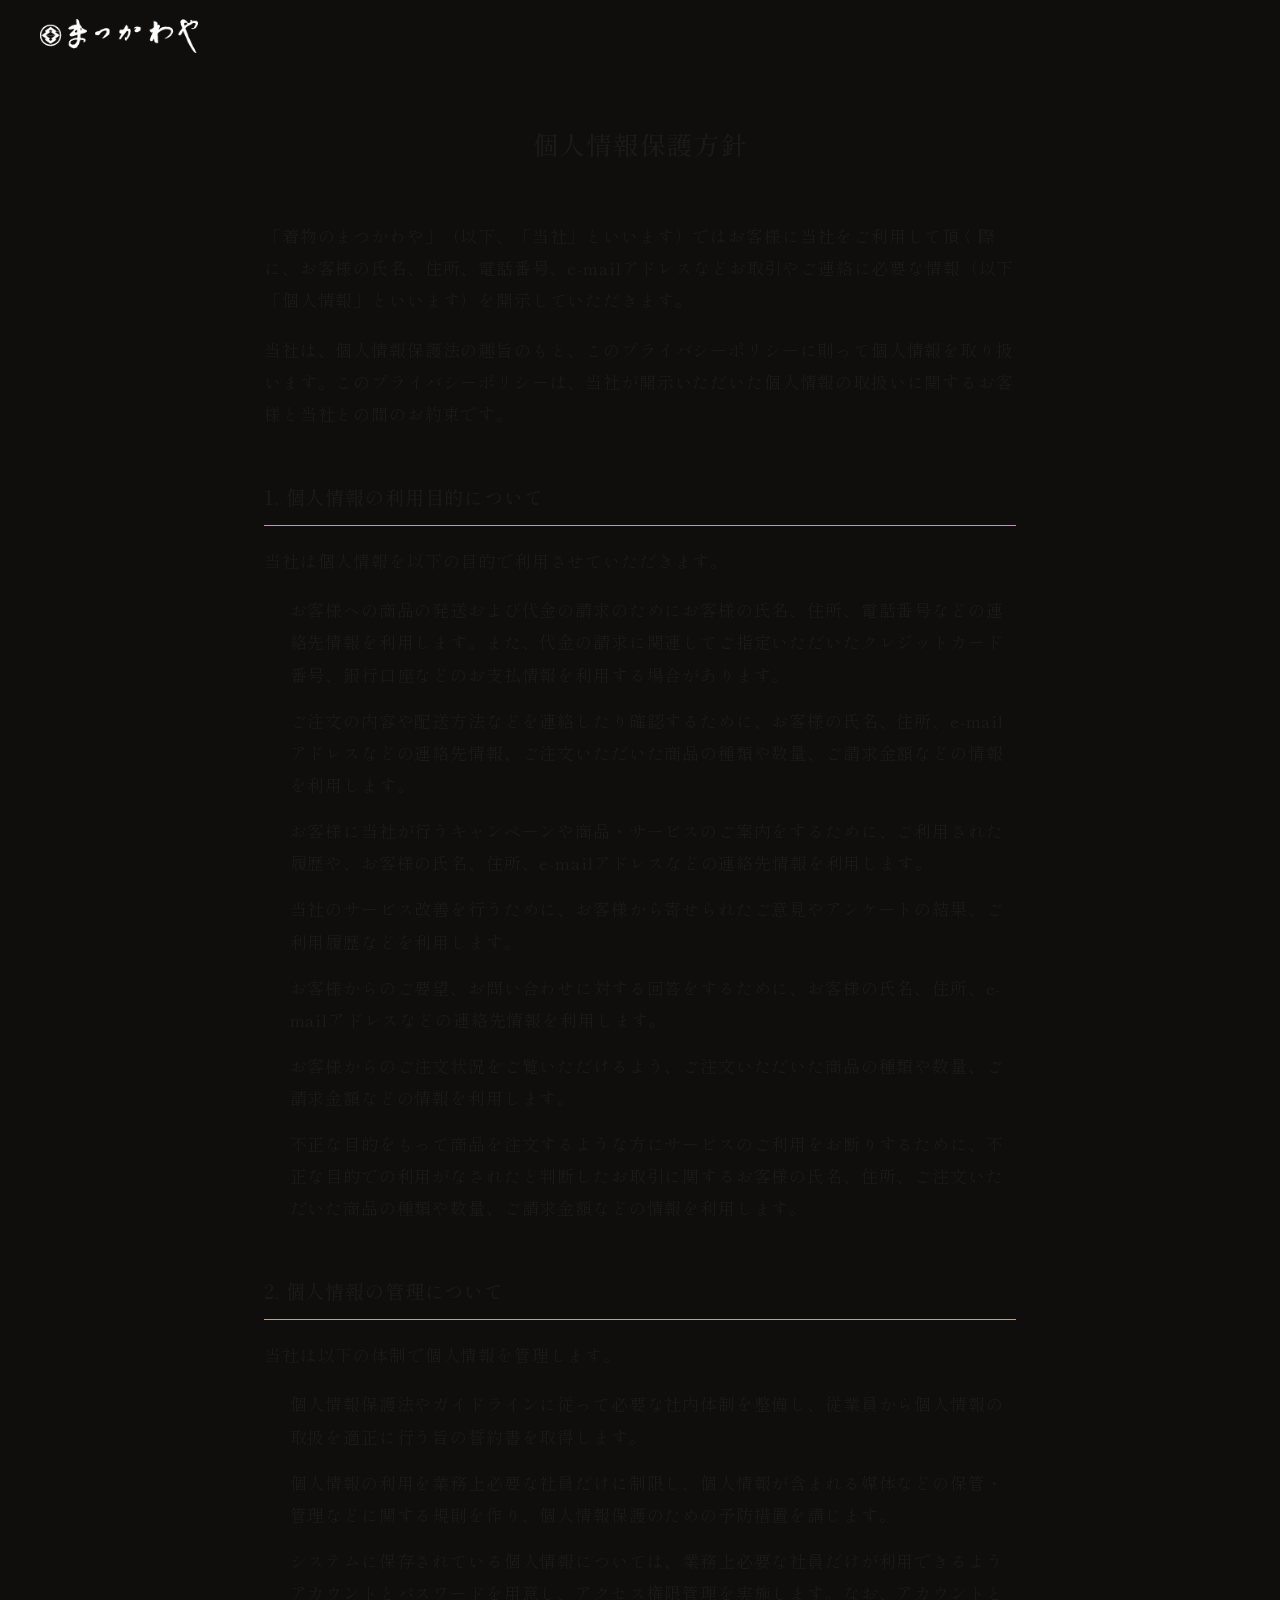
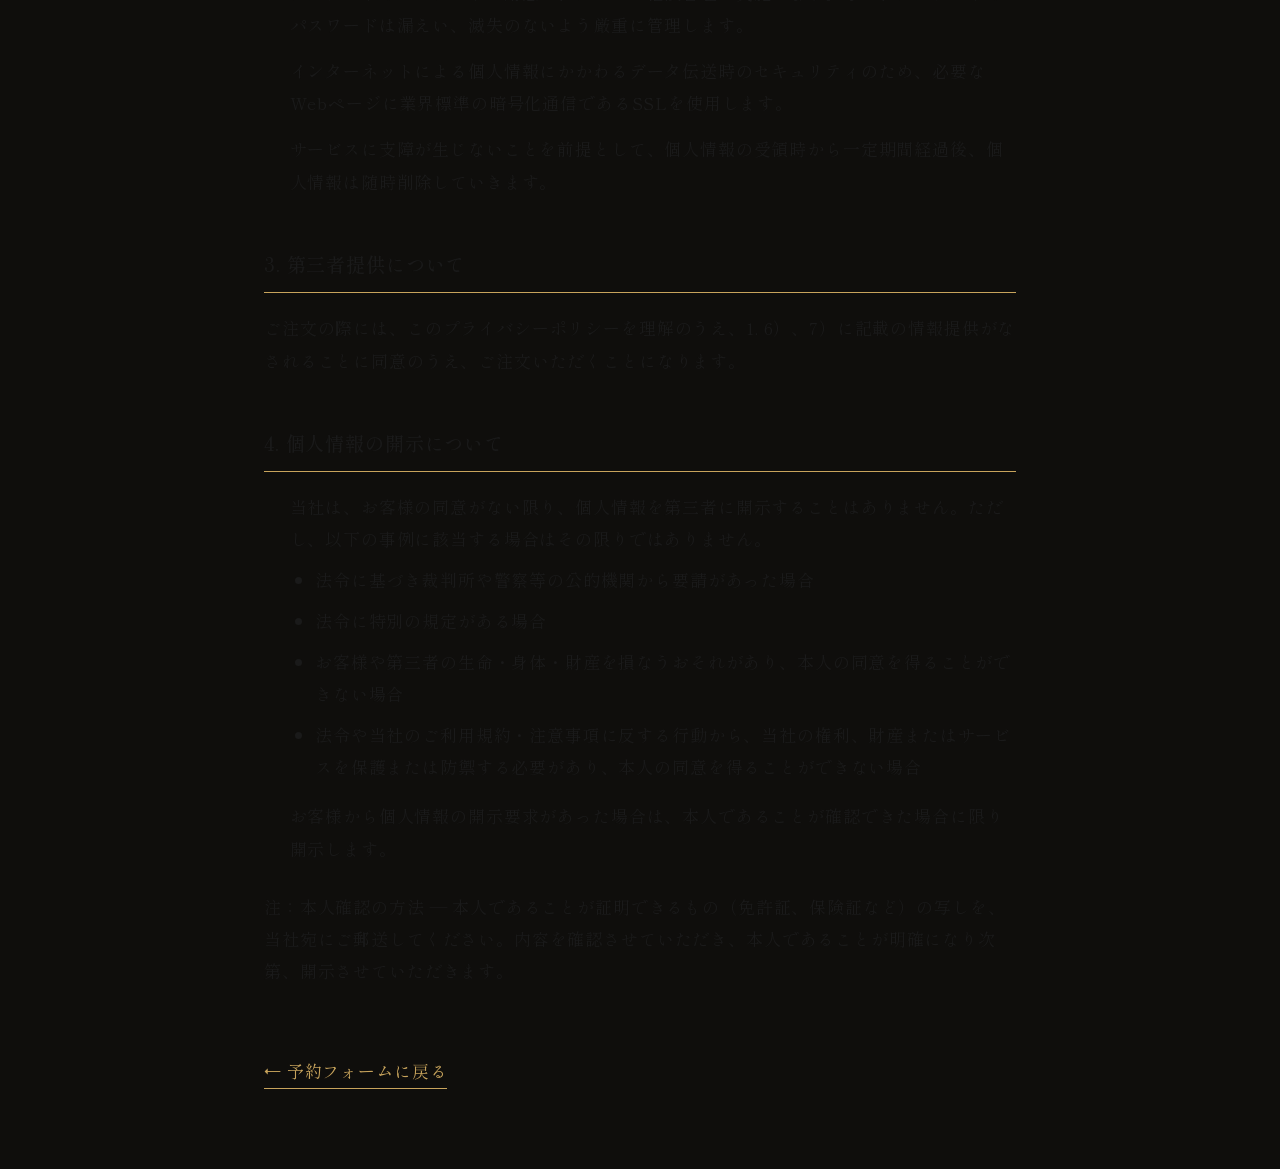
==== privacy.html @ e77e2526 "feat: 個人情報保護方針ページを追加 - privacy.html を新規作成（matukawaya.com のポリシーを元に） - 予約フォームの同意リンクを privacy.html に変更 " ====
<!DOCTYPE html>
<html lang="ja">
<head>
<meta charset="UTF-8">
<meta name="viewport" content="width=device-width, initial-scale=1.0">
<title>個人情報保護方針 ｜ 御福まつかわや</title>
<link rel="preconnect" href="https://fonts.googleapis.com">
<link rel="preconnect" href="https://fonts.gstatic.com" crossorigin>
<link href="https://fonts.googleapis.com/css2?family=Noto+Sans+JP:wght@400;500&family=Shippori+Mincho:wght@400;500&display=swap" rel="stylesheet">
<link rel="stylesheet" href="assets/css/style.css">
<style>
.privacy-page {
  max-width: 800px;
  margin: 0 auto;
  padding: 120px 24px 80px;
  color: #1a1a1a;
  line-height: 1.9;
}
.privacy-page h1 {
  font-family: 'Shippori Mincho', serif;
  font-size: 1.6rem;
  font-weight: 500;
  margin-bottom: 2em;
  text-align: center;
}
.privacy-page h2 {
  font-family: 'Shippori Mincho', serif;
  font-size: 1.2rem;
  font-weight: 500;
  margin-top: 2.5em;
  margin-bottom: 1em;
  padding-bottom: 0.5em;
  border-bottom: 1px solid #c8a45c;
}
.privacy-page p {
  margin-bottom: 1em;
}
.privacy-page ol {
  padding-left: 1.5em;
  margin-bottom: 1.5em;
}
.privacy-page ol li {
  margin-bottom: 0.8em;
}
.privacy-page ul {
  padding-left: 1.5em;
  margin-top: 0.5em;
  margin-bottom: 1em;
  list-style: disc;
}
.privacy-page ul li {
  margin-bottom: 0.5em;
}
.privacy-page .back-link {
  display: inline-block;
  margin-top: 3em;
  color: #c8a45c;
  text-decoration: none;
  border-bottom: 1px solid currentColor;
}
.privacy-page .back-link:hover {
  opacity: 0.7;
}
</style>
</head>
<body>

<header class="site-header">
  <div class="site-header__inner">
    <a href="index.html" class="site-header__logo"><img src="assets/img/header_logo.png" alt="御福 まつかわや" class="site-header__logo-img"></a>
  </div>
</header>

<div class="privacy-page">
  <h1>個人情報保護方針</h1>

  <p>「着物のまつかわや」（以下、「当社」といいます）ではお客様に当社をご利用して頂く際に、お客様の氏名、住所、電話番号、e-mailアドレスなどお取引やご連絡に必要な情報（以下「個人情報」といいます）を開示していただきます。</p>

  <p>当社は、個人情報保護法の趣旨のもと、このプライバシーポリシーに則って個人情報を取り扱います。このプライバシーポリシーは、当社が開示いただいた個人情報の取扱いに関するお客様と当社との間のお約束です。</p>

  <h2>1. 個人情報の利用目的について</h2>
  <p>当社は個人情報を以下の目的で利用させていただきます。</p>
  <ol>
    <li>お客様への商品の発送および代金の請求のためにお客様の氏名、住所、電話番号などの連絡先情報を利用します。また、代金の請求に関連してご指定いただいたクレジットカード番号、銀行口座などのお支払情報を利用する場合があります。</li>
    <li>ご注文の内容や配送方法などを連絡したり確認するために、お客様の氏名、住所、e-mailアドレスなどの連絡先情報、ご注文いただいた商品の種類や数量、ご請求金額などの情報を利用します。</li>
    <li>お客様に当社が行うキャンペーンや商品・サービスのご案内をするために、ご利用された履歴や、お客様の氏名、住所、e-mailアドレスなどの連絡先情報を利用します。</li>
    <li>当社のサービス改善を行うために、お客様から寄せられたご意見やアンケートの結果、ご利用履歴などを利用します。</li>
    <li>お客様からのご要望、お問い合わせに対する回答をするために、お客様の氏名、住所、e-mailアドレスなどの連絡先情報を利用します。</li>
    <li>お客様からのご注文状況をご覧いただけるよう、ご注文いただいた商品の種類や数量、ご請求金額などの情報を利用します。</li>
    <li>不正な目的をもって商品を注文するような方にサービスのご利用をお断りするために、不正な目的での利用がなされたと判断したお取引に関するお客様の氏名、住所、ご注文いただいた商品の種類や数量、ご請求金額などの情報を利用します。</li>
  </ol>

  <h2>2. 個人情報の管理について</h2>
  <p>当社は以下の体制で個人情報を管理します。</p>
  <ol>
    <li>個人情報保護法やガイドラインに従って必要な社内体制を整備し、従業員から個人情報の取扱を適正に行う旨の誓約書を取得します。</li>
    <li>個人情報の利用を業務上必要な社員だけに制限し、個人情報が含まれる媒体などの保管・管理などに関する規則を作り、個人情報保護のための予防措置を講じます。</li>
    <li>システムに保存されている個人情報については、業務上必要な社員だけが利用できるようアカウントとパスワードを用意し、アクセス権限管理を実施します。なお、アカウントとパスワードは漏えい、滅失のないよう厳重に管理します。</li>
    <li>インターネットによる個人情報にかかわるデータ伝送時のセキュリティのため、必要なWebページに業界標準の暗号化通信であるSSLを使用します。</li>
    <li>サービスに支障が生じないことを前提として、個人情報の受領時から一定期間経過後、個人情報は随時削除していきます。</li>
  </ol>

  <h2>3. 第三者提供について</h2>
  <p>ご注文の際には、このプライバシーポリシーを理解のうえ、1. 6）、7）に記載の情報提供がなされることに同意のうえ、ご注文いただくことになります。</p>

  <h2>4. 個人情報の開示について</h2>
  <ol>
    <li>当社は、お客様の同意がない限り、個人情報を第三者に開示することはありません。ただし、以下の事例に該当する場合はその限りではありません。
      <ul>
        <li>法令に基づき裁判所や警察等の公的機関から要請があった場合</li>
        <li>法令に特別の規定がある場合</li>
        <li>お客様や第三者の生命・身体・財産を損なうおそれがあり、本人の同意を得ることができない場合</li>
        <li>法令や当社のご利用規約・注意事項に反する行動から、当社の権利、財産またはサービスを保護または防禦する必要があり、本人の同意を得ることができない場合</li>
      </ul>
    </li>
    <li>お客様から個人情報の開示要求があった場合は、本人であることが確認できた場合に限り開示します。</li>
  </ol>
  <p>注：本人確認の方法 — 本人であることが証明できるもの（免許証、保険証など）の写しを、当社宛にご郵送してください。内容を確認させていただき、本人であることが明確になり次第、開示させていただきます。</p>

  <a href="index.html#section-10" class="back-link">← 予約フォームに戻る</a>
</div>

<script src="assets/js/main.js"></script>
</body>
</html>
---- assets/css/style.css ----
/* ============================================================
   まつかわや呉服祭 LP - style.css
   老舗呉服店 着物展示会ランディングページ
   ============================================================ */

/* ------------------------------------------------------------
   0. CSS Custom Properties
   ------------------------------------------------------------ */
:root {
  /* Colors */
  --color-bg: #0F0E0C;
  --color-bg-alt: #1A1815;
  --color-paper: #F5F1E8;
  --color-paper-warm: #EBE5D6;
  --color-text-light: #E8E2D2;
  --color-text-mute: #A89E8B;
  --color-text-dark: #1F1C16;
  --color-text-dark-mute: #6B6356;
  --color-accent: #8B1A1A;
  --color-accent-hover: #A02020;
  --color-gold: #B8956A;
  --color-border-dark: #2D2A24;
  --color-border-light: #D8D2C2;
  --color-indigo: #1B3958;

  /* Typography */
  --font-mincho: "Shippori Mincho", "Noto Serif JP", "游明朝", "Yu Mincho", "ヒラギノ明朝 ProN", serif;
  --font-serif-en: "Cormorant Garamond", "Playfair Display", Georgia, serif;
  --font-gothic: "Noto Sans JP", "游ゴシック", "Yu Gothic", "ヒラギノ角ゴ ProN", sans-serif;

  /* Spacing */
  --section-padding-y: 80px;
  --container-max: 1200px;
  --text-max: 640px;

  /* Header */
  --header-h: 56px;
}

@media (min-width: 1024px) {
  :root {
    --section-padding-y: 160px;
    --header-h: 72px;
  }
}

/* ------------------------------------------------------------
   1. Reset & Base
   ------------------------------------------------------------ */
*,
*::before,
*::after {
  margin: 0;
  padding: 0;
  box-sizing: border-box;
}

html {
  scroll-behavior: smooth;
  scroll-padding-top: var(--header-h);
  -webkit-text-size-adjust: 100%;
}

body {
  font-family: var(--font-mincho);
  font-size: 15px;
  font-weight: 400;
  line-height: 1.9;
  letter-spacing: 0.05em;
  color: var(--color-text-light);
  background-color: var(--color-bg);
  -webkit-font-smoothing: antialiased;
  -moz-osx-font-smoothing: grayscale;
  overflow-x: hidden;
}

@media (min-width: 1024px) {
  body {
    font-size: 17px;
    line-height: 2.0;
  }
}

img {
  max-width: 100%;
  height: auto;
  display: block;
}

a {
  color: inherit;
  text-decoration: none;
}

ul, ol {
  list-style: none;
}

fieldset {
  border: none;
  padding: 0;
  margin: 0;
}

button,
input,
select,
textarea {
  font-family: inherit;
  font-size: inherit;
  color: inherit;
  border: none;
  background: none;
  outline: none;
}

/* ------------------------------------------------------------
   2. Utility / Shared Classes
   ------------------------------------------------------------ */
.container {
  width: 100%;
  max-width: var(--container-max);
  margin-inline: auto;
  padding-inline: 20px;
}

@media (min-width: 1024px) {
  .container {
    padding-inline: 40px;
  }
}

/* 英字小見出し */
.en-subtitle {
  display: block;
  font-family: var(--font-serif-en);
  font-size: 14px;
  font-weight: 400;
  font-style: italic;
  letter-spacing: 0.08em;
  color: var(--color-text-mute);
  margin-bottom: 16px;
}

.en-subtitle--gold {
  color: var(--color-gold);
}

@media (min-width: 1024px) {
  .en-subtitle {
    font-size: 16px;
  }
}

/* セクション見出し（h2共通） */
section h2 {
  font-family: var(--font-mincho);
  font-size: 28px;
  font-weight: 500;
  line-height: 1.4;
  letter-spacing: 0.12em;
  margin-bottom: 32px;
}

@media (min-width: 1024px) {
  section h2 {
    font-size: 48px;
    line-height: 1.5;
    margin-bottom: 48px;
  }
}

/* 本文 */
.body-text {
  font-family: var(--font-mincho);
  font-size: 15px;
  font-weight: 400;
  line-height: 1.9;
  letter-spacing: 0.05em;
  max-width: var(--text-max);
}

@media (min-width: 1024px) {
  .body-text {
    font-size: 17px;
    line-height: 2.0;
  }
}

/* CTAボタン */
.cta-button {
  display: inline-flex;
  align-items: center;
  justify-content: center;
  height: 56px;
  padding: 0 32px;
  background-color: var(--color-accent);
  color: var(--color-paper);
  font-family: var(--font-gothic);
  font-size: 15px;
  font-weight: 500;
  letter-spacing: 0.1em;
  border: none;
  cursor: pointer;
  transition: background-color 0.3s ease;
  text-decoration: none;
}

.cta-button:hover {
  background-color: var(--color-accent-hover);
}

.cta-button[disabled] {
  opacity: 0.4;
  cursor: not-allowed;
}

.cta-button[disabled]:hover {
  background-color: var(--color-accent);
}

@media (min-width: 1024px) {
  .cta-button {
    font-size: 16px;
  }
}

/* セクション末尾CTA */
.section-cta {
  text-align: center;
  margin-top: 56px;
}

@media (min-width: 1024px) {
  .section-cta {
    margin-top: 80px;
  }
}

/* ------------------------------------------------------------
   3. Fade-in Animation & Motion Effects
   ------------------------------------------------------------ */
.fade-in {
  opacity: 0;
  transform: translateY(30px);
  transition: opacity 900ms cubic-bezier(0.16, 1, 0.3, 1), transform 900ms cubic-bezier(0.16, 1, 0.3, 1);
}

.fade-in--visible {
  opacity: 1;
  transform: translateY(0);
}

/* 方向バリエーション */
.fade-in-left {
  opacity: 0;
  transform: translateX(-40px);
  transition: opacity 900ms cubic-bezier(0.16, 1, 0.3, 1), transform 900ms cubic-bezier(0.16, 1, 0.3, 1);
}

.fade-in-right {
  opacity: 0;
  transform: translateX(40px);
  transition: opacity 900ms cubic-bezier(0.16, 1, 0.3, 1), transform 900ms cubic-bezier(0.16, 1, 0.3, 1);
}

.fade-in-left--visible,
.fade-in-right--visible {
  opacity: 1;
  transform: translateX(0);
}

/* 画像リビール（カーテン効果） */
.reveal-image {
  position: relative;
  overflow: hidden;
}

.reveal-image::after {
  content: "";
  position: absolute;
  inset: 0;
  background-color: var(--color-bg);
  transform: scaleX(1);
  transform-origin: left;
  transition: transform 1.2s cubic-bezier(0.77, 0, 0.175, 1);
  z-index: 1;
}

.reveal-image--visible::after {
  transform: scaleX(0);
}

/* 画像リビール（生成りセクション用） */
.reveal-image--paper::after {
  background-color: var(--color-paper);
}

/* 画像ズームイン効果 */
.reveal-image img,
.reveal-image .split-image,
.reveal-image .three-card__image {
  transform: scale(1.12);
  transition: transform 1.6s cubic-bezier(0.16, 1, 0.3, 1) 0.4s;
}

.reveal-image--visible img,
.reveal-image--visible .split-image,
.reveal-image--visible .three-card__image {
  transform: scale(1);
}

/* 画像ホバーズーム */
.hover-zoom {
  overflow: hidden;
}

.hover-zoom img {
  transition: transform 0.6s cubic-bezier(0.16, 1, 0.3, 1);
}

.hover-zoom:hover img {
  transform: scale(1.05);
}

/* カウントアップ用 */
.count-up {
  display: inline-block;
}

/* ------------------------------------------------------------
   4. Accessibility
   ------------------------------------------------------------ */
:focus-visible {
  outline: 2px solid var(--color-accent);
  outline-offset: 2px;
}

.sr-only {
  position: absolute;
  width: 1px;
  height: 1px;
  padding: 0;
  margin: -1px;
  overflow: hidden;
  clip: rect(0, 0, 0, 0);
  white-space: nowrap;
  border: 0;
}

/* ------------------------------------------------------------
   5. Site Header
   ------------------------------------------------------------ */
.site-header {
  position: fixed;
  top: 0;
  left: 0;
  right: 0;
  z-index: 1000;
  height: var(--header-h);
  background-color: transparent;
  transition: background-color 0.3s ease;
}

.site-header--scrolled {
  background-color: rgba(15, 14, 12, 0.85);
  backdrop-filter: blur(8px);
  -webkit-backdrop-filter: blur(8px);
}

.site-header__inner {
  display: flex;
  align-items: center;
  justify-content: space-between;
  height: 100%;
  padding-inline: 20px;
}

@media (min-width: 1024px) {
  .site-header__inner {
    padding-inline: 40px;
  }
}

.site-header__logo {
  display: flex;
  align-items: center;
}

.site-header__logo-img {
  height: 28px;
  width: auto;
  filter: brightness(0) invert(1);
  transition: opacity 0.3s ease;
}

.site-header__logo:hover .site-header__logo-img {
  opacity: 0.8;
}

@media (min-width: 1024px) {
  .site-header__logo-img {
    height: 34px;
  }
}

.cta-button--header {
  height: 36px;
  padding: 0 20px;
  font-size: 13px;
}

@media (min-width: 1024px) {
  .cta-button--header {
    height: 40px;
    padding: 0 24px;
    font-size: 14px;
  }
}

/* モバイルで短いテキスト、デスクトップでフルテキスト */
.header-cta-short {
  display: inline;
}

.header-cta-full {
  display: none;
}

@media (min-width: 641px) {
  .header-cta-short {
    display: none;
  }

  .header-cta-full {
    display: inline;
  }
}

/* ------------------------------------------------------------
   6. Mobile Fixed CTA Bar
   ------------------------------------------------------------ */
.mobile-cta-bar {
  position: fixed;
  bottom: 0;
  left: 0;
  right: 0;
  z-index: 1000;
  padding: 12px 16px;
  padding-bottom: max(12px, env(safe-area-inset-bottom));
  background-color: rgba(15, 14, 12, 0.95);
  border-top: 1px solid var(--color-border-dark);
  transform: translateY(100%);
  transition: transform 0.3s ease;
}

.mobile-cta-bar--visible {
  transform: translateY(0);
}

.mobile-cta-bar .cta-button {
  width: 100%;
  height: 52px;
  font-size: 16px;
}

@media (min-width: 1024px) {
  .mobile-cta-bar {
    display: none;
  }
}

/* ------------------------------------------------------------
   7. SECTION 01 - First View (FV) with Logo Intro
   ------------------------------------------------------------ */
.section-fv {
  position: relative;
  width: 100%;
  height: 100svh;
  overflow: hidden;
}

@media (min-width: 1024px) {
  .section-fv {
    height: 100vh;
  }
}

/* --- ロゴイントロオーバーレイ --- */
.fv-intro {
  position: absolute;
  inset: 0;
  z-index: 10;
  display: flex;
  flex-direction: column;
  align-items: center;
  justify-content: center;
  gap: 24px;
  background-color: var(--color-bg);
  opacity: 1;
  transition: opacity 1.2s cubic-bezier(0.4, 0, 0.2, 1);
}

.fv-intro--fade-out {
  opacity: 0;
  pointer-events: none;
}

.fv-intro__logo {
  width: 160px;
  height: auto;
  opacity: 0;
  transform: scale(0.85);
  animation: logoReveal 1.6s cubic-bezier(0.16, 1, 0.3, 1) 0.4s forwards;
  filter: brightness(0) invert(1);
}

@media (min-width: 1024px) {
  .fv-intro__logo {
    width: 240px;
  }
}

/* ロゴ下のゴールドライン */
.fv-intro__line {
  width: 0;
  height: 1px;
  background: linear-gradient(90deg, transparent, var(--color-gold), transparent);
  animation: lineExpand 1s cubic-bezier(0.4, 0, 0.2, 1) 1.4s forwards;
}

.fv-intro__tagline {
  font-family: var(--font-mincho);
  font-size: 13px;
  font-weight: 400;
  letter-spacing: 0.3em;
  color: var(--color-text-mute);
  opacity: 0;
  animation: taglineReveal 1s cubic-bezier(0.4, 0, 0.2, 1) 1.8s forwards;
}

@media (min-width: 1024px) {
  .fv-intro__tagline {
    font-size: 15px;
  }
}

@keyframes logoReveal {
  0% { opacity: 0; transform: scale(0.85); }
  100% { opacity: 1; transform: scale(1); }
}

@keyframes lineExpand {
  0% { width: 0; }
  100% { width: 80px; }
}

@keyframes taglineReveal {
  0% { opacity: 0; transform: translateY(10px); }
  100% { opacity: 0.8; transform: translateY(0); }
}

/* --- 背景画像 --- */
.fv-bg {
  position: absolute;
  inset: 0;
  z-index: 0;
  width: 100%;
  height: 100%;
  object-fit: cover;
  transform: scale(1.08);
  opacity: 0;
  transition: opacity 1.6s cubic-bezier(0.4, 0, 0.2, 1), transform 12s cubic-bezier(0.16, 1, 0.3, 1);
}

.fv-bg--reveal {
  opacity: 1;
  transform: scale(1);
}

/* グラデーションオーバーレイ */
.fv-overlay {
  position: absolute;
  inset: 0;
  z-index: 1;
  background:
    linear-gradient(135deg, rgba(15, 14, 12, 0.7) 0%, transparent 50%),
    linear-gradient(to top, rgba(15, 14, 12, 0.95) 0%, rgba(15, 14, 12, 0.1) 45%, rgba(15, 14, 12, 0.5) 100%);
}

/* --- 左サイドの装飾ライン --- */
.fv-deco {
  position: absolute;
  left: 20px;
  top: 50%;
  transform: translateY(-50%);
  z-index: 2;
  display: flex;
  flex-direction: column;
  align-items: center;
  gap: 0;
}

.fv-deco__line {
  display: block;
  width: 1px;
  height: 80px;
  background: linear-gradient(to bottom, transparent, var(--color-gold));
}

.fv-deco__dot {
  display: block;
  width: 5px;
  height: 5px;
  border-radius: 50%;
  background-color: var(--color-gold);
  margin-top: 4px;
}

@media (min-width: 1024px) {
  .fv-deco {
    left: 40px;
  }

  .fv-deco__line {
    height: 120px;
  }
}

/* --- 右上の英字装飾 --- */
.fv-deco-text {
  position: absolute;
  top: calc(var(--header-h) + 20px);
  right: 20px;
  z-index: 2;
  font-family: var(--font-serif-en);
  font-size: 11px;
  font-weight: 300;
  font-style: italic;
  letter-spacing: 0.2em;
  color: var(--color-text-mute);
  opacity: 0.4;
  writing-mode: vertical-rl;
}

@media (min-width: 1024px) {
  .fv-deco-text {
    right: 40px;
    font-size: 12px;
  }
}

/* --- FVコンテンツ --- */
.fv-content {
  position: absolute;
  bottom: 80px;
  left: 20px;
  right: 20px;
  z-index: 2;
}

@media (min-width: 1024px) {
  .fv-content {
    bottom: 100px;
    left: 100px;
    right: auto;
    max-width: 750px;
  }
}

.fv-content .en-subtitle {
  margin-bottom: 20px;
  font-size: 13px;
  letter-spacing: 0.15em;
}

@media (min-width: 1024px) {
  .fv-content .en-subtitle {
    font-size: 15px;
  }
}

/* メイン見出し（2行に分割、スタガーアニメ対応） */
.fv-heading {
  font-family: var(--font-mincho);
  font-size: 36px;
  font-weight: 500;
  line-height: 1.25;
  letter-spacing: 0.12em;
  color: var(--color-text-light);
  margin: 0 0 16px;
}

.fv-heading__line {
  display: block;
  white-space: nowrap;
}

@media (min-width: 641px) {
  .fv-heading {
    font-size: 52px;
  }
}

@media (min-width: 1024px) {
  .fv-heading {
    font-size: 72px;
    margin-bottom: 20px;
    letter-spacing: 0.15em;
  }
}

@media (min-width: 1440px) {
  .fv-heading {
    font-size: 88px;
  }
}

/* 見出し下のゴールドライン */
.fv-heading-line {
  width: 60px;
  height: 1px;
  background: linear-gradient(90deg, var(--color-gold), transparent);
  margin-bottom: 20px;
}

@media (min-width: 1024px) {
  .fv-heading-line {
    width: 100px;
    margin-bottom: 24px;
  }
}

.fv-subheading {
  font-family: var(--font-mincho);
  font-size: 14px;
  font-weight: 400;
  letter-spacing: 0.15em;
  color: var(--color-paper-warm);
  margin-bottom: 8px;
}

@media (min-width: 1024px) {
  .fv-subheading {
    font-size: 18px;
    margin-bottom: 10px;
  }
}

/* 日時（大きく目立たせる） */
.fv-date {
  margin-bottom: 32px;
}

.fv-date__main {
  display: block;
  font-family: var(--font-serif-en);
  font-size: 18px;
  font-weight: 400;
  letter-spacing: 0.1em;
  color: var(--color-text-light);
  margin-bottom: 4px;
}

.fv-date__main small {
  font-size: 12px;
  font-style: italic;
  letter-spacing: 0.05em;
  color: var(--color-text-mute);
}

.fv-date__venue {
  display: block;
  font-family: var(--font-mincho);
  font-size: 12px;
  letter-spacing: 0.08em;
  color: var(--color-text-mute);
}

@media (min-width: 1024px) {
  .fv-date {
    margin-bottom: 40px;
  }

  .fv-date__main {
    font-size: 24px;
  }

  .fv-date__main small {
    font-size: 14px;
  }

  .fv-date__venue {
    font-size: 14px;
  }
}

/* FV用CTAボタン（ゴールド枠 + 透過） */
.cta-button--fv {
  background-color: transparent;
  border: 1px solid var(--color-gold);
  color: var(--color-gold);
  letter-spacing: 0.15em;
  transition: background-color 0.4s ease, color 0.4s ease, border-color 0.4s ease;
}

.cta-button--fv:hover {
  background-color: var(--color-gold);
  color: var(--color-bg);
  border-color: var(--color-gold);
}

/* --- FVアニメーション要素（イントロ後に順番に出現） --- */
.fv-anim {
  opacity: 0;
  transform: translateY(30px);
  transition: opacity 1s cubic-bezier(0.16, 1, 0.3, 1), transform 1s cubic-bezier(0.16, 1, 0.3, 1);
}

.fv-anim--visible {
  opacity: 1;
  transform: translateY(0);
}

/* 装飾要素は横からスライドイン */
.fv-deco.fv-anim {
  transform: translateY(40px);
  transition-duration: 1.2s;
}

.fv-deco-text.fv-anim {
  transform: translateY(-20px);
  transition-duration: 1.2s;
}

.fv-deco.fv-anim--visible,
.fv-deco-text.fv-anim--visible {
  transform: translateY(0);
}

/* スクロールインジケーター */
.fv-scroll-indicator {
  position: absolute;
  bottom: 20px;
  left: 50%;
  transform: translateX(-50%);
  z-index: 2;
  display: flex;
  flex-direction: column;
  align-items: center;
  gap: 8px;
  color: var(--color-text-mute);
  font-family: var(--font-serif-en);
  font-size: 11px;
  font-weight: 400;
  letter-spacing: 0.15em;
  text-transform: uppercase;
  transition: opacity 0.3s ease;
}

.fv-scroll-indicator::after {
  content: "";
  display: block;
  width: 1px;
  height: 40px;
  background-color: var(--color-text-mute);
  animation: scrollLine 1.8s ease-in-out infinite;
}

@keyframes scrollLine {
  0% { transform: scaleY(0); transform-origin: top; }
  50% { transform: scaleY(1); transform-origin: top; }
  50.1% { transform-origin: bottom; }
  100% { transform: scaleY(0); transform-origin: bottom; }
}

/* ------------------------------------------------------------
   8. SECTION 02 - イントロ
   ------------------------------------------------------------ */
.section-intro {
  background-color: var(--color-paper);
  color: var(--color-text-dark);
  padding: 100px 20px;
  text-align: center;
}

@media (min-width: 1024px) {
  .section-intro {
    padding: 200px 40px;
  }
}

.section-intro__inner {
  max-width: var(--container-max);
  margin-inline: auto;
}

.section-intro .en-subtitle {
  color: var(--color-text-dark-mute);
}

.section-intro h2 {
  color: var(--color-text-dark);
}

.intro-body {
  color: var(--color-text-dark);
  max-width: var(--text-max);
  margin-inline: auto;
  line-height: 2.0;
}

.intro-body + .intro-body {
  margin-top: 24px;
}

/* ------------------------------------------------------------
   9. SECTION 03 - THREE NAMES
   ------------------------------------------------------------ */
.section-three-names {
  background-color: var(--color-bg);
  padding: var(--section-padding-y) 20px;
  text-align: center;
}

@media (min-width: 1024px) {
  .section-three-names {
    padding-inline: 40px;
  }
}

.section-three-names__inner {
  max-width: var(--container-max);
  margin-inline: auto;
}

.three-cards {
  display: flex;
  flex-direction: column;
  gap: 64px;
  margin-top: 48px;
}

@media (min-width: 1024px) {
  .three-cards {
    flex-direction: row;
    gap: 40px;
  }
}

.three-card {
  flex: 1;
  text-align: center;
}

.three-card__image-wrap {
  margin-bottom: 24px;
}

.three-card__image {
  width: 100%;
  aspect-ratio: 3 / 4;
  object-fit: cover;
}

.three-card__number {
  font-family: var(--font-serif-en);
  font-size: 56px;
  font-weight: 300;
  line-height: 1;
  color: var(--color-accent);
  letter-spacing: 0.02em;
}

@media (min-width: 1024px) {
  .three-card__number {
    font-size: 120px;
  }
}

.three-card__unit {
  font-family: var(--font-serif-en);
  font-size: 13px;
  font-weight: 400;
  font-style: italic;
  letter-spacing: 0.1em;
  color: var(--color-text-mute);
  margin-left: 8px;
}

.three-card__name {
  font-family: var(--font-mincho);
  font-size: 20px;
  font-weight: 500;
  letter-spacing: 0.15em;
  color: var(--color-text-light);
  margin: 16px 0 12px;
}

@media (min-width: 1024px) {
  .three-card__name {
    font-size: 24px;
  }
}

.three-card__copy {
  font-size: 14px;
  line-height: 1.8;
  color: var(--color-text-mute);
}

/* ------------------------------------------------------------
   10. SECTION 04 & 05 - Split Layout（西原・竺仙共用）
   ------------------------------------------------------------ */

/* Split Layout */
.split-layout {
  display: flex;
  flex-direction: column;
  gap: 40px;
  max-width: var(--container-max);
  margin-inline: auto;
  padding-inline: 20px;
}

@media (min-width: 1024px) {
  .split-layout {
    flex-direction: row;
    align-items: center;
    gap: 60px;
    padding-inline: 40px;
  }
}

.split-layout__image {
  width: 100%;
  overflow: hidden;
}

.split-layout__image .split-image {
  width: 100%;
  height: auto;
  object-fit: cover;
}

@media (min-width: 1024px) {
  .split-layout__image {
    width: 55%;
    flex-shrink: 0;
  }
}

.split-layout__text {
  width: 100%;
}

.split-layout__text p {
  line-height: 1.9;
  margin-bottom: 16px;
}

.split-layout__text p:last-child {
  margin-bottom: 0;
}

@media (min-width: 1024px) {
  .split-layout__text {
    width: 45%;
  }
}

/* Reverse */
@media (min-width: 1024px) {
  .split-layout--reverse {
    flex-direction: row-reverse;
  }
}

/* 西原染匠 */
.section-nishihara {
  background-color: var(--color-bg);
  padding: var(--section-padding-y) 0;
}

.section-nishihara .split-layout__text h2 {
  padding-bottom: 24px;
  border-bottom: 1px solid var(--color-gold);
  margin-bottom: 24px;
}

/* 工程セクション */
.process-section {
  max-width: var(--container-max);
  margin-inline: auto;
  padding: 64px 20px 0;
}

@media (min-width: 1024px) {
  .process-section {
    padding: 80px 40px 0;
  }
}

.process-section__heading {
  font-family: var(--font-serif-en);
  font-size: 16px;
  font-weight: 400;
  font-style: italic;
  letter-spacing: 0.08em;
  color: var(--color-gold);
  margin-bottom: 24px;
}

@media (min-width: 1024px) {
  .process-section__heading {
    font-size: 18px;
    margin-bottom: 32px;
  }
}

/* 横スクロールギャラリー */
.process-gallery {
  display: flex;
  gap: 16px;
  overflow-x: auto;
  scroll-snap-type: x mandatory;
  -webkit-overflow-scrolling: touch;
  padding-bottom: 16px;
}

.process-gallery::-webkit-scrollbar {
  height: 4px;
}

.process-gallery::-webkit-scrollbar-track {
  background: var(--color-border-dark);
}

.process-gallery::-webkit-scrollbar-thumb {
  background: var(--color-gold);
  border-radius: 2px;
}

.process-card {
  flex: 0 0 220px;
  scroll-snap-align: start;
}

@media (min-width: 1024px) {
  .process-card {
    flex: 0 0 280px;
  }
}

.process-card img {
  width: 100%;
  aspect-ratio: 4 / 3;
  object-fit: cover;
}

.process-card figcaption {
  font-family: var(--font-gothic);
  font-size: 12px;
  color: var(--color-text-mute);
  margin-top: 8px;
  letter-spacing: 0.05em;
}

/* 竺仙 */
.section-chikusen {
  background-color: var(--color-bg);
  padding: var(--section-padding-y) 0;
}

.section-chikusen .split-layout__text h2 {
  padding-bottom: 24px;
  border-bottom: 1px solid var(--color-indigo);
  margin-bottom: 24px;
}

/* ディテールセクション */
.detail-section {
  max-width: var(--container-max);
  margin-inline: auto;
  padding: 64px 20px 0;
}

@media (min-width: 1024px) {
  .detail-section {
    padding: 80px 40px 0;
  }
}

.detail-section__heading {
  font-family: var(--font-serif-en);
  font-size: 16px;
  font-weight: 400;
  font-style: italic;
  letter-spacing: 0.08em;
  color: var(--color-text-mute);
  margin-bottom: 24px;
}

@media (min-width: 1024px) {
  .detail-section__heading {
    font-size: 18px;
    margin-bottom: 32px;
  }
}

/* 2x2 グリッドギャラリー */
.detail-grid {
  display: grid;
  grid-template-columns: 1fr 1fr;
  gap: 12px;
}

@media (min-width: 1024px) {
  .detail-grid {
    gap: 16px;
  }
}

.detail-grid img {
  width: 100%;
  aspect-ratio: 1 / 1;
  object-fit: cover;
}

/* ------------------------------------------------------------
   12. SECTION 06 - まつかわや200年
   ------------------------------------------------------------ */
.section-matukawaya {
  background-color: var(--color-paper);
  color: var(--color-text-dark);
  padding: var(--section-padding-y) 20px;
}

@media (min-width: 1024px) {
  .section-matukawaya {
    padding-inline: 40px;
  }
}

.section-matukawaya__inner {
  max-width: var(--container-max);
  margin-inline: auto;
}

.section-matukawaya .en-subtitle {
  color: var(--color-text-dark-mute);
}

.section-matukawaya h2 {
  color: var(--color-text-dark);
}

/* タイムライン */
.timeline {
  position: relative;
  margin-top: 48px;
  padding-left: 32px;
}

.timeline::before {
  content: "";
  position: absolute;
  left: 7px;
  top: 0;
  bottom: 0;
  width: 1px;
  background-color: var(--color-border-light);
}

.timeline-item {
  position: relative;
  padding-bottom: 40px;
}

.timeline-item:last-child {
  padding-bottom: 0;
}

.timeline-item::before {
  content: "";
  position: absolute;
  left: -32px;
  top: 6px;
  width: 15px;
  height: 15px;
  border-radius: 50%;
  border: 2px solid var(--color-accent);
  background-color: var(--color-paper);
  z-index: 1;
}

.timeline-year {
  display: block;
  font-family: var(--font-serif-en);
  font-size: 20px;
  font-weight: 500;
  color: var(--color-accent);
  letter-spacing: 0.05em;
  margin-bottom: 4px;
}

@media (min-width: 1024px) {
  .timeline-year {
    font-size: 24px;
  }

  .timeline {
    padding-left: 48px;
  }

  .timeline::before {
    left: 11px;
  }

  .timeline-item::before {
    left: -48px;
    top: 8px;
  }
}

.timeline-text {
  display: block;
  font-size: 14px;
  line-height: 1.8;
  color: var(--color-text-dark-mute);
}

@media (min-width: 1024px) {
  .timeline-text {
    font-size: 15px;
  }
}

/* 末尾コピー */
.matukawaya-closing {
  margin-top: 64px;
  max-width: var(--text-max);
}

.matukawaya-closing p {
  font-size: 18px;
  font-weight: 500;
  line-height: 1.8;
  letter-spacing: 0.1em;
  color: var(--color-text-dark);
}

@media (min-width: 1024px) {
  .matukawaya-closing p {
    font-size: 22px;
  }
}

.matukawaya-closing p + p {
  margin-top: 20px;
}

/* 八代目写真 */
.matukawaya-portrait {
  margin-top: 48px;
  max-width: 400px;
}

.matukawaya-portrait img {
  width: 100%;
  height: auto;
}

/* ------------------------------------------------------------
   13. SECTION 07 - 会場
   ------------------------------------------------------------ */
.section-venue {
  background-color: var(--color-bg);
  padding-bottom: var(--section-padding-y);
}

.venue-hero {
  position: relative;
  width: 100%;
  height: 50vh;
  overflow: hidden;
}

@media (min-width: 1024px) {
  .venue-hero {
    height: 80vh;
  }
}

.venue-hero__image {
  width: 100%;
  height: 120%;
  object-fit: cover;
  will-change: transform;
}

.venue-hero__overlay {
  position: absolute;
  inset: 0;
  z-index: 1;
  background: linear-gradient(
    to bottom,
    transparent 60%,
    rgba(15, 14, 12, 0.6) 100%
  );
}

.venue-hero__subtitle {
  position: absolute;
  top: 32px;
  left: 32px;
  z-index: 2;
  color: var(--color-text-light);
  margin-bottom: 0;
}

@media (min-width: 1024px) {
  .venue-hero__subtitle {
    top: 48px;
    left: 48px;
  }
}

/* 会場テキスト */
.venue-text {
  max-width: var(--container-max);
  margin-inline: auto;
  padding: 60px 20px 0;
}

@media (min-width: 1024px) {
  .venue-text {
    padding: 80px 40px 0;
  }
}

.venue-body p {
  line-height: 1.9;
  margin-bottom: 16px;
}

/* 会場情報 */
.venue-info {
  margin-top: 40px;
  padding-top: 24px;
  border-top: 1px solid var(--color-border-dark);
}

.venue-info dt {
  font-family: var(--font-gothic);
  font-size: 12px;
  font-weight: 500;
  letter-spacing: 0.08em;
  color: var(--color-text-mute);
  margin-bottom: 4px;
}

.venue-info dd {
  font-size: 14px;
  line-height: 1.8;
  color: var(--color-text-light);
  margin-bottom: 16px;
}

.venue-info dd:last-child {
  margin-bottom: 0;
}

/* ------------------------------------------------------------
   14. SECTION 08 - 見どころ
   ------------------------------------------------------------ */
.section-highlights {
  background-color: var(--color-bg);
  padding: var(--section-padding-y) 20px;
}

@media (min-width: 1024px) {
  .section-highlights {
    padding-inline: 40px;
  }
}

.section-highlights__inner {
  max-width: var(--container-max);
  margin-inline: auto;
}

.highlights-grid {
  display: grid;
  grid-template-columns: 1fr;
  gap: 32px;
  margin-top: 48px;
}

@media (min-width: 1024px) {
  .highlights-grid {
    grid-template-columns: 1fr 1fr;
    gap: 48px 40px;
  }
}

.highlight-card {
  padding: 40px 32px;
  border: 1px solid var(--color-border-dark);
  transition: border-color 0.5s ease, transform 0.5s ease, box-shadow 0.5s ease;
}

.highlight-card:hover {
  border-color: var(--color-gold);
  transform: translateY(-4px);
  box-shadow: 0 16px 48px rgba(0, 0, 0, 0.4);
}

.highlight-card__number {
  display: block;
  font-family: var(--font-serif-en);
  font-size: 48px;
  font-weight: 300;
  font-style: italic;
  line-height: 1;
  color: var(--color-gold);
  margin-bottom: 12px;
  opacity: 0.7;
}

@media (min-width: 1024px) {
  .highlight-card__number {
    font-size: 64px;
  }
}

.highlight-card__title {
  font-family: var(--font-mincho);
  font-size: 18px;
  font-weight: 500;
  letter-spacing: 0.1em;
  margin-bottom: 16px;
  padding-bottom: 16px;
  color: var(--color-text-light);
  border-bottom: 1px solid var(--color-gold);
  display: inline-block;
}

@media (min-width: 1024px) {
  .highlight-card__title {
    font-size: 22px;
  }
}

.highlight-card__copy {
  font-size: 14px;
  line-height: 1.9;
  color: var(--color-text-mute);
}

/* 背景画像付きカード */
.highlight-card--bg {
  position: relative;
  overflow: hidden;
  background-size: cover;
  background-position: center;
  border-color: rgba(184, 149, 106, 0.15);
  min-height: 280px;
  display: flex;
  align-items: flex-end;
  padding: 0;
}

.highlight-card--bg:hover {
  border-color: var(--color-gold);
}

/* ホバーで背景画像がゆっくりズーム */
.highlight-card--bg::before {
  content: "";
  position: absolute;
  inset: 0;
  background: inherit;
  background-size: cover;
  background-position: center;
  transition: transform 0.8s cubic-bezier(0.16, 1, 0.3, 1);
  z-index: 0;
}

.highlight-card--bg:hover::before {
  transform: scale(1.06);
}

.highlight-card__overlay {
  position: absolute;
  inset: 0;
  z-index: 1;
  background: linear-gradient(
    to top,
    rgba(15, 14, 12, 0.95) 0%,
    rgba(15, 14, 12, 0.65) 45%,
    rgba(15, 14, 12, 0.2) 100%
  );
  transition: background 0.5s ease;
}

.highlight-card--bg:hover .highlight-card__overlay {
  background: linear-gradient(
    to top,
    rgba(15, 14, 12, 0.9) 0%,
    rgba(15, 14, 12, 0.45) 45%,
    rgba(15, 14, 12, 0.1) 100%
  );
}

.highlight-card__content {
  position: relative;
  z-index: 2;
  padding: 40px 32px;
  width: 100%;
}

@media (min-width: 1024px) {
  .highlight-card--bg {
    min-height: 340px;
  }

  .highlight-card__content {
    padding: 48px 40px;
  }
}

/* ------------------------------------------------------------
   15. SECTION 09 - 開催概要
   ------------------------------------------------------------ */
.section-info {
  background-color: var(--color-paper);
  color: var(--color-text-dark);
  padding: var(--section-padding-y) 20px;
}

@media (min-width: 1024px) {
  .section-info {
    padding-inline: 40px;
  }
}

.section-info .en-subtitle {
  color: var(--color-text-dark-mute);
}

.section-info h2 {
  color: var(--color-text-dark);
}

.section-info__inner {
  max-width: var(--container-max);
  margin-inline: auto;
}

.section-info__content {
  display: flex;
  flex-direction: column;
  gap: 48px;
  margin-top: 16px;
}

@media (min-width: 1024px) {
  .section-info__content {
    flex-direction: row;
    gap: 60px;
  }
}

/* info-table as dl */
.info-table {
  flex: 1;
}

.info-table dt {
  font-family: var(--font-gothic);
  font-size: 13px;
  font-weight: 500;
  letter-spacing: 0.08em;
  color: var(--color-text-dark);
  padding-top: 16px;
}

.info-table dt:first-child {
  padding-top: 0;
}

.info-table dd {
  font-size: 14px;
  line-height: 1.8;
  color: var(--color-text-dark-mute);
  padding-bottom: 16px;
  border-bottom: 1px solid var(--color-border-light);
}

.info-table dd a {
  color: var(--color-accent);
}

@media (min-width: 1024px) {
  .info-table dt {
    font-size: 14px;
  }

  .info-table dd {
    font-size: 15px;
    padding-bottom: 20px;
  }
}

/* 地図 */
.info-map {
  flex: 1;
  min-height: 300px;
}

.info-map iframe {
  width: 100%;
  height: 100%;
  min-height: 300px;
  border: none;
  filter: grayscale(20%);
}

@media (min-width: 1024px) {
  .info-map {
    min-height: 400px;
  }
}

/* ------------------------------------------------------------
   16. SECTION 10 - 予約フォーム
   ------------------------------------------------------------ */
.section-form {
  background-color: var(--color-bg);
  padding: var(--section-padding-y) 20px;
}

@media (min-width: 1024px) {
  .section-form {
    padding-inline: 40px;
  }
}

.section-form__inner {
  max-width: var(--text-max);
  margin-inline: auto;
}

.form-lead {
  color: var(--color-text-mute);
  font-size: 14px;
  line-height: 1.8;
  margin-bottom: 40px;
}

.reservation-form {
  margin-bottom: 48px;
}

.form-group {
  margin-bottom: 28px;
}

.form-label {
  display: block;
  font-family: var(--font-gothic);
  font-size: 13px;
  font-weight: 500;
  letter-spacing: 0.08em;
  color: var(--color-text-mute);
  margin-bottom: 8px;
}

.form-required {
  color: var(--color-accent);
  font-size: 11px;
  margin-left: 8px;
}

.form-input,
.form-select,
.form-textarea {
  width: 100%;
  padding: 12px 16px;
  background-color: var(--color-bg-alt);
  border: 1px solid var(--color-border-dark);
  color: var(--color-text-light);
  font-family: var(--font-mincho);
  font-size: 15px;
  line-height: 1.6;
  transition: border-color 0.3s ease;
  -webkit-appearance: none;
  appearance: none;
  border-radius: 0;
}

.form-input:focus,
.form-select:focus,
.form-textarea:focus {
  border-color: var(--color-accent);
}

.form-input::placeholder,
.form-textarea::placeholder {
  color: var(--color-text-dark-mute);
}

@media (min-width: 1024px) {
  .form-input,
  .form-select,
  .form-textarea {
    font-size: 16px;
    padding: 14px 20px;
  }
}

.form-select {
  background-image: url("data:image/svg+xml,%3Csvg xmlns='http://www.w3.org/2000/svg' width='12' height='8' fill='none'%3E%3Cpath d='M1 1l5 5 5-5' stroke='%23A89E8B' stroke-width='1.5' stroke-linecap='round' stroke-linejoin='round'/%3E%3C/svg%3E");
  background-repeat: no-repeat;
  background-position: right 16px center;
  padding-right: 40px;
  cursor: pointer;
}

.form-textarea {
  min-height: 120px;
  resize: vertical;
}

/* ラジオグループ */
.form-radio-group {
  display: flex;
  flex-wrap: wrap;
  gap: 16px;
  margin-top: 4px;
}

.form-radio-group label {
  display: inline-flex;
  align-items: center;
  gap: 8px;
  font-size: 14px;
  color: var(--color-text-light);
  cursor: pointer;
}

.form-radio-group input[type="radio"] {
  appearance: none;
  -webkit-appearance: none;
  width: 18px;
  height: 18px;
  border: 1px solid var(--color-border-dark);
  border-radius: 50%;
  background: var(--color-bg-alt);
  position: relative;
  cursor: pointer;
  flex-shrink: 0;
  transition: border-color 0.3s ease;
}

.form-radio-group input[type="radio"]:checked {
  border-color: var(--color-accent);
}

.form-radio-group input[type="radio"]:checked::after {
  content: "";
  position: absolute;
  top: 50%;
  left: 50%;
  transform: translate(-50%, -50%);
  width: 8px;
  height: 8px;
  border-radius: 50%;
  background-color: var(--color-accent);
}

.form-radio-group input[type="radio"]:focus-visible {
  outline: 2px solid var(--color-accent);
  outline-offset: 2px;
}

/* チェックボックス */
.form-checkbox {
  display: flex;
  align-items: flex-start;
  gap: 10px;
  font-size: 13px;
  line-height: 1.6;
  color: var(--color-text-mute);
  margin-bottom: 24px;
}

.form-checkbox a {
  text-decoration: underline;
  text-underline-offset: 3px;
}

.form-checkbox input[type="checkbox"] {
  appearance: none;
  -webkit-appearance: none;
  width: 18px;
  height: 18px;
  flex-shrink: 0;
  margin-top: 2px;
  border: 1px solid var(--color-border-dark);
  background: var(--color-bg-alt);
  cursor: pointer;
  position: relative;
  transition: border-color 0.3s ease, background-color 0.3s ease;
}

.form-checkbox input[type="checkbox"]:checked {
  border-color: var(--color-accent);
  background-color: var(--color-accent);
}

.form-checkbox input[type="checkbox"]:checked::after {
  content: "";
  position: absolute;
  left: 5px;
  top: 2px;
  width: 5px;
  height: 9px;
  border: solid var(--color-paper);
  border-width: 0 2px 2px 0;
  transform: rotate(45deg);
}

.form-checkbox input[type="checkbox"]:focus-visible {
  outline: 2px solid var(--color-accent);
  outline-offset: 2px;
}

/* 送信ボタン */
.form-submit {
  width: 100%;
  max-width: 320px;
  margin-inline: auto;
  display: block;
}

/* フォーム補助情報 */
.form-supplement {
  text-align: center;
  padding-top: 32px;
  border-top: 1px solid var(--color-border-dark);
}

.form-phone {
  font-size: 14px;
  color: var(--color-text-mute);
  margin-bottom: 8px;
}

.form-phone__number {
  font-family: var(--font-serif-en);
  font-size: 24px;
  font-weight: 400;
  color: var(--color-text-light);
  letter-spacing: 0.05em;
  text-decoration: none;
}

.form-phone__hours {
  font-size: 12px;
  color: var(--color-text-dark-mute);
}

.form-cancel {
  font-size: 12px;
  color: var(--color-text-dark-mute);
  margin-top: 8px;
}

/* ------------------------------------------------------------
   17. SECTION 11 - フッター
   ------------------------------------------------------------ */
.section-footer {
  background-color: #080705;
  color: var(--color-text-mute);
  padding: 60px 20px 40px;
}

@media (min-width: 1024px) {
  .section-footer {
    padding: 80px 40px 48px;
  }
}

.section-footer__inner {
  max-width: var(--container-max);
  margin-inline: auto;
}

.footer-logo {
  margin-bottom: 16px;
}

.footer-logo__img {
  height: 36px;
  width: auto;
  filter: brightness(0) invert(1);
  opacity: 0.9;
}

@media (min-width: 1024px) {
  .footer-logo__img {
    height: 44px;
  }
}

.footer-copy {
  font-size: 14px;
  color: var(--color-text-mute);
  margin-bottom: 32px;
}

.footer-links {
  display: flex;
  flex-wrap: wrap;
  gap: 16px 24px;
  margin-bottom: 32px;
}

.footer-links a {
  font-family: var(--font-gothic);
  font-size: 12px;
  letter-spacing: 0.05em;
  color: var(--color-text-mute);
  transition: color 0.3s ease;
}

.footer-links a:hover {
  color: var(--color-text-light);
}

.footer-contact {
  font-family: var(--font-gothic);
  font-size: 13px;
  font-style: normal;
  line-height: 1.8;
  color: var(--color-text-mute);
  margin-bottom: 32px;
}

.footer-contact a {
  color: var(--color-text-light);
}

.footer-copyright {
  font-family: var(--font-gothic);
  font-size: 11px;
  letter-spacing: 0.05em;
  color: var(--color-text-dark-mute);
  padding-top: 24px;
  border-top: 1px solid var(--color-border-dark);
}

/* ------------------------------------------------------------
   18. Back to Top Button
   ------------------------------------------------------------ */
.back-to-top {
  position: fixed;
  bottom: 24px;
  right: 24px;
  z-index: 900;
  width: 48px;
  height: 48px;
  display: flex;
  align-items: center;
  justify-content: center;
  background-color: rgba(15, 14, 12, 0.7);
  border: 1px solid var(--color-border-dark);
  backdrop-filter: blur(8px);
  -webkit-backdrop-filter: blur(8px);
  color: var(--color-text-mute);
  cursor: pointer;
  opacity: 0;
  visibility: hidden;
  transform: translateY(12px);
  transition: opacity 0.4s ease, visibility 0.4s ease, transform 0.4s ease, background-color 0.3s ease, border-color 0.3s ease;
}

.back-to-top--visible {
  opacity: 1;
  visibility: visible;
  transform: translateY(0);
}

.back-to-top:hover {
  background-color: rgba(15, 14, 12, 0.9);
  border-color: var(--color-gold);
  color: var(--color-gold);
}

.back-to-top__arrow {
  width: 16px;
  height: 16px;
  border-left: 1.5px solid currentColor;
  border-top: 1.5px solid currentColor;
  transform: rotate(45deg) translateY(3px);
}

/* モバイルCTAバーがあるときは少し上に */
@media (max-width: 1023px) {
  .back-to-top {
    bottom: 80px;
  }
}

/* ------------------------------------------------------------
   19. Reduced Motion
   ------------------------------------------------------------ */
@media (prefers-reduced-motion: reduce) {
  .fade-in,
  .fade-in-left,
  .fade-in-right,
  .fv-anim {
    opacity: 1;
    transform: none;
    transition: none;
  }

  .reveal-image::after {
    display: none;
  }

  .reveal-image img,
  .reveal-image .split-image {
    transform: none;
    transition: none;
  }

  .fv-intro {
    display: none;
  }

  .fv-bg {
    opacity: 1;
    transform: scale(1);
    transition: none;
  }

  .fv-intro__logo,
  .fv-intro__tagline,
  .fv-intro__line {
    animation: none;
  }

  .fv-scroll-indicator::after {
    animation: none;
  }

  .parallax-img {
    transform: none !important;
  }

  html {
    scroll-behavior: auto;
  }
}
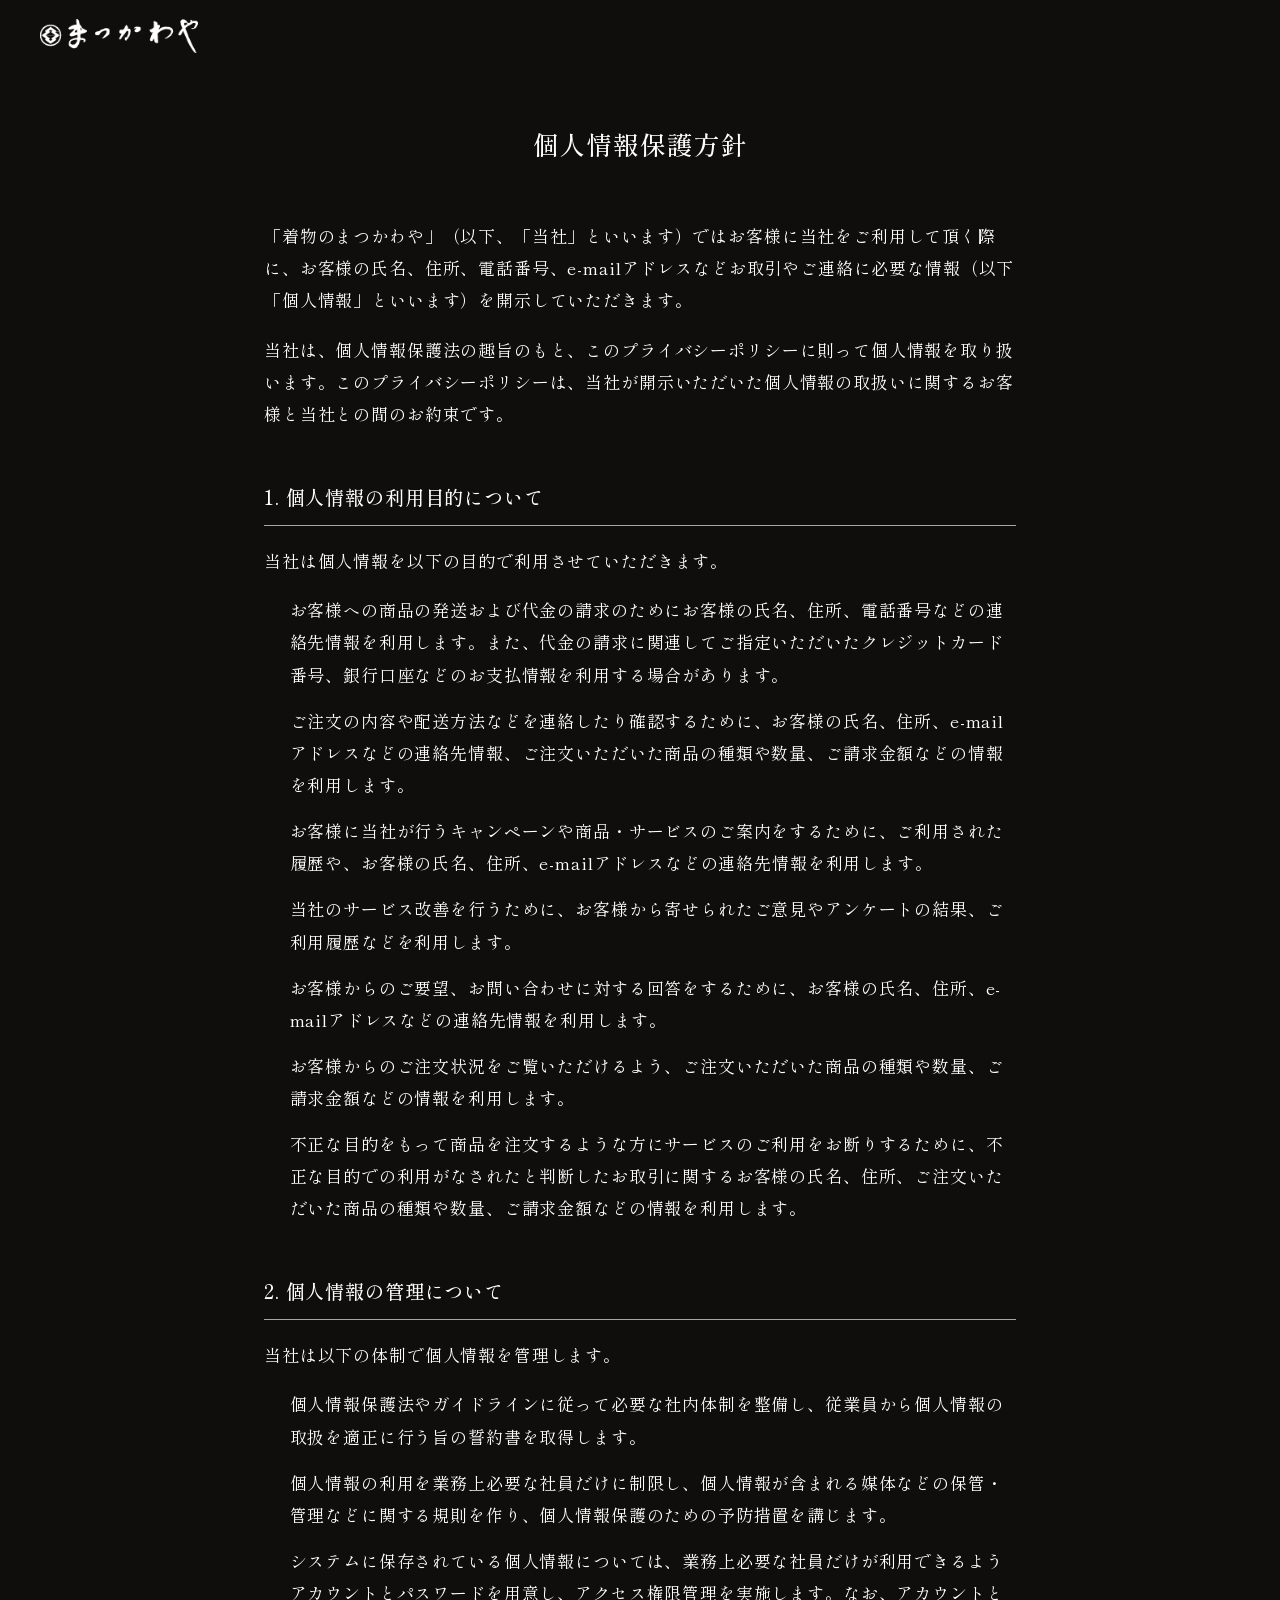
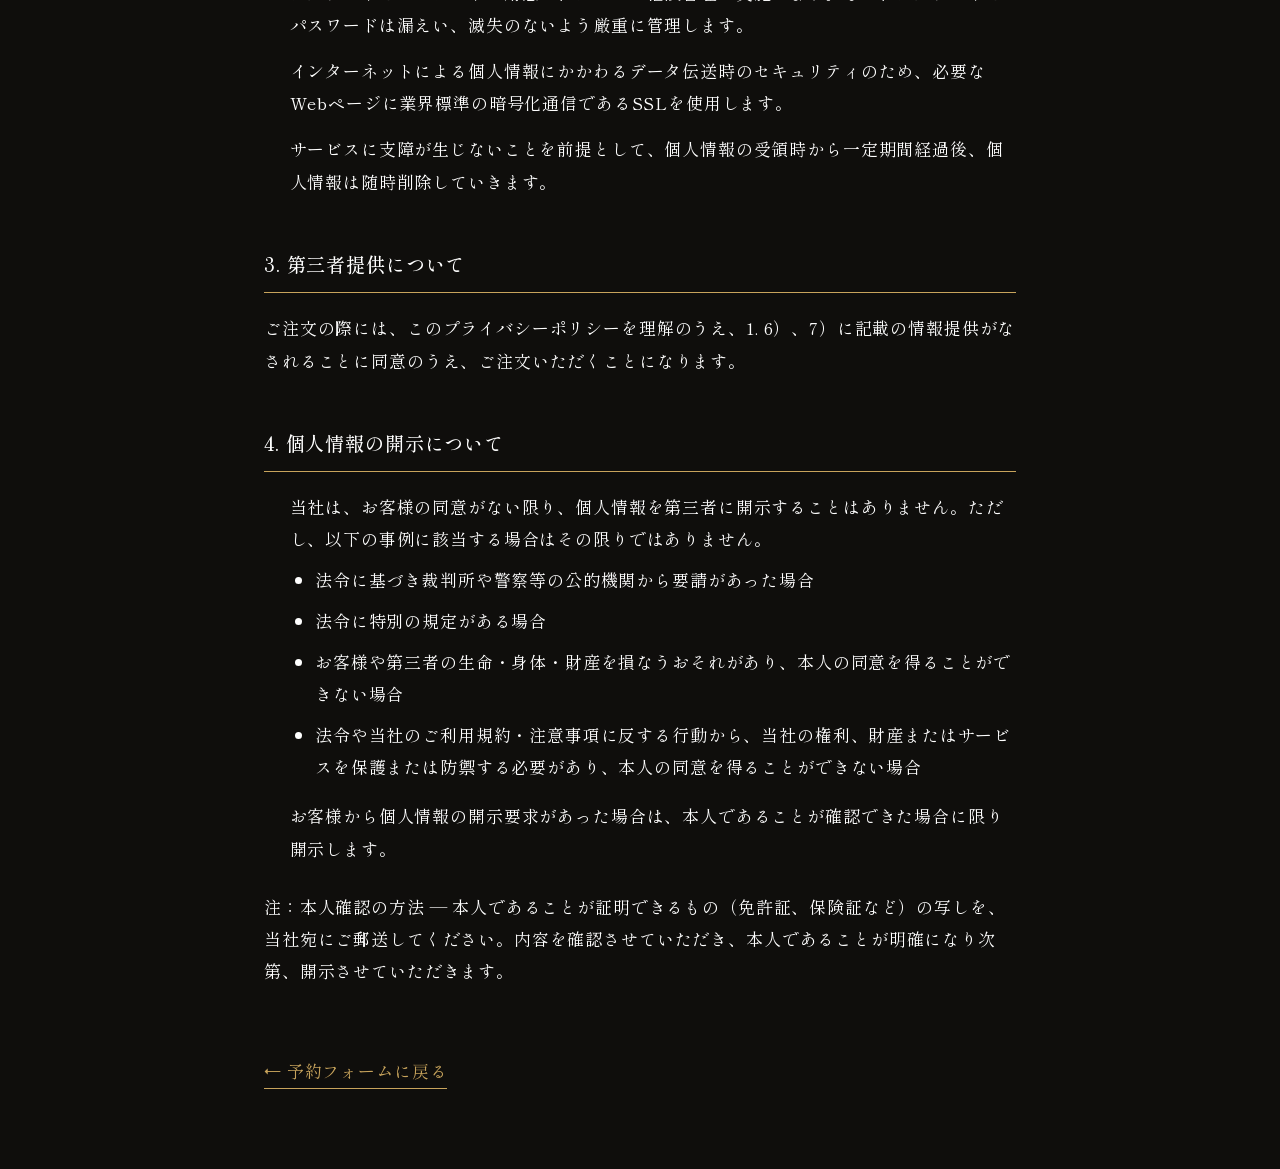
==== commit 440ab384: "style: プライバシーポリシーページのフォント色を白に変更 Co-Authored-By: Claude Opus 4.6 <noreply@anthropic.com>" ====
--- a/privacy.html
+++ b/privacy.html
@@ -13,7 +13,7 @@
   max-width: 800px;
   margin: 0 auto;
   padding: 120px 24px 80px;
-  color: #1a1a1a;
+  color: #ffffff;
   line-height: 1.9;
 }
 .privacy-page h1 {
